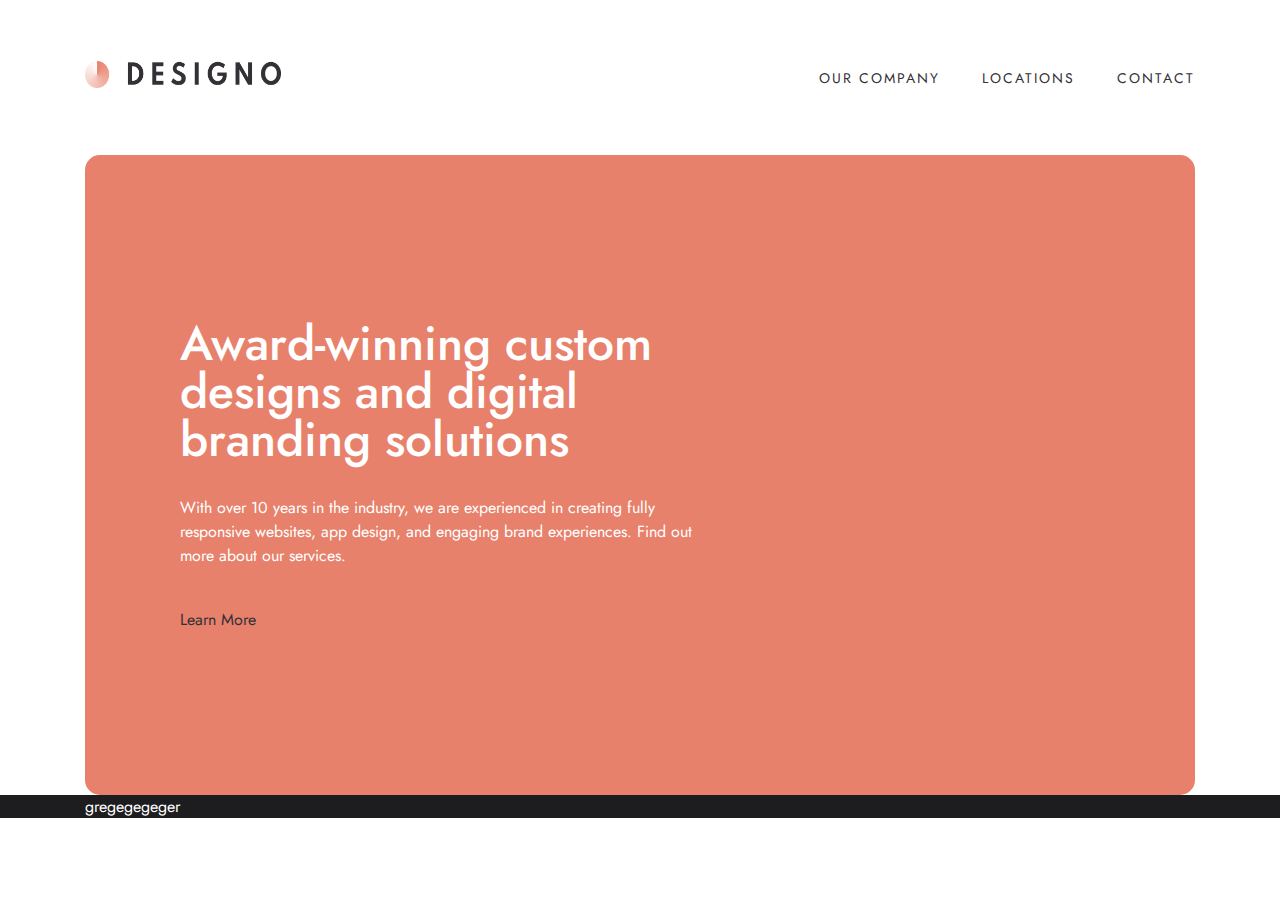
==== index.html @ 0be835ad "start project" ====
<!DOCTYPE html>
<html lang="en">

<head>
    <meta charset="UTF-8">
    <meta name="viewport" content="width=device-width, initial-scale=1.0">
    <title>Designo</title>
    <link rel="preconnect" href="https://fonts.googleapis.com">
    <link rel="preconnect" href="https://fonts.gstatic.com" crossorigin>
    <link href="https://fonts.googleapis.com/css2?family=Jost:ital@0;1&display=swap" rel="stylesheet">
    <link rel="preconnect" href="https://fonts.googleapis.com">
    <link rel="preconnect" href="https://fonts.gstatic.com" crossorigin>
    <link href="https://fonts.googleapis.com/css2?family=Jost:ital,wght@0,500;1,500&display=swap" rel="stylesheet">
    <link rel="stylesheet" href="./style.css">
</head>

<body>
    <header class="header ">
        <section class="container flex">
            <a class="logo" href="#"><img class="logo-header" src="./images/logo-header.png" alt="logo"></a>
            <nav>
                <ul class="menu header_menu flex">
                    <li><a href="#">OUR COMPANY</a></li>
                    <li><a href="#">LOCATIONS</a></li>
                    <li><a href="#">CONTACT</a></li>
                </ul>
            </nav>
        </section>
    </header>
    <main class="main container-bg">
        <section class="container hero flex">
            <div class="hero__content">
                <h1>Award-winning custom designs and digital branding solutions</h1>
                <p>With over 10 years in the industry, we are experienced in creating fully responsive websites, app
                    design, and engaging
                    brand experiences. Find out more about our services.</p>
                <a href="#">Learn More</a>
            </div>
        </section>
    </main>
    <footer class="footer">
        <section class="container">gregegegeger</section>
    </footer>
</body>

</html>
---- style.css ----
* {
  margin: 0;
  box-sizing: border-box;
}
body {
  font-family: "Jost", sans-serif;
  font-style: normal;
  font-weight: 400;
  color: #ffffff;
}
ul {
  list-style: none;
  padding-left: 0;
}
a {
  text-decoration: none;
  color: #333136;
}
.header {
}
.header .container {
  height: 155px;
}
.logo {
}
.container {
  max-width: 1110px;
  margin-left: auto;
  margin-right: auto;
  /* background-color: red; */
}
.flex {
  display: flex;
  justify-content: space-between;
  align-items: center;
}
.menu a {
  text-transform: uppercase;
  font-size: 14px;
  line-height: 14px;
  letter-spacing: 2px;
}
.menu a:hover {
  text-decoration-line: underline;
}
.menu {
  gap: 42px;
}
.logo-header {
  width: 197px;
  height: 27px;
}
.main {
  max-width: 1440px;
  margin-left: auto;
  margin-right: auto;
}
.container-bg {
}
.hero {
  border-radius: 15px;
  min-height: 640px;
  background-color: #e7816b;
  padding-left: 95px;
  padding-right: 95px;
}
.hero__content {
  max-width: 540px;
}
.hero__content h1 {
  min-height: 165px;
  color: #ffffff;
  font-size: 48px;
  font-weight: 500;
  line-height: 48px;
  margin-bottom: 11px;
}
.hero__content p {
  font-size: 16px;
  line-height: 24px;
  margin-bottom: 40px;
}
.footer {
  background-color: #1d1c1e;
}
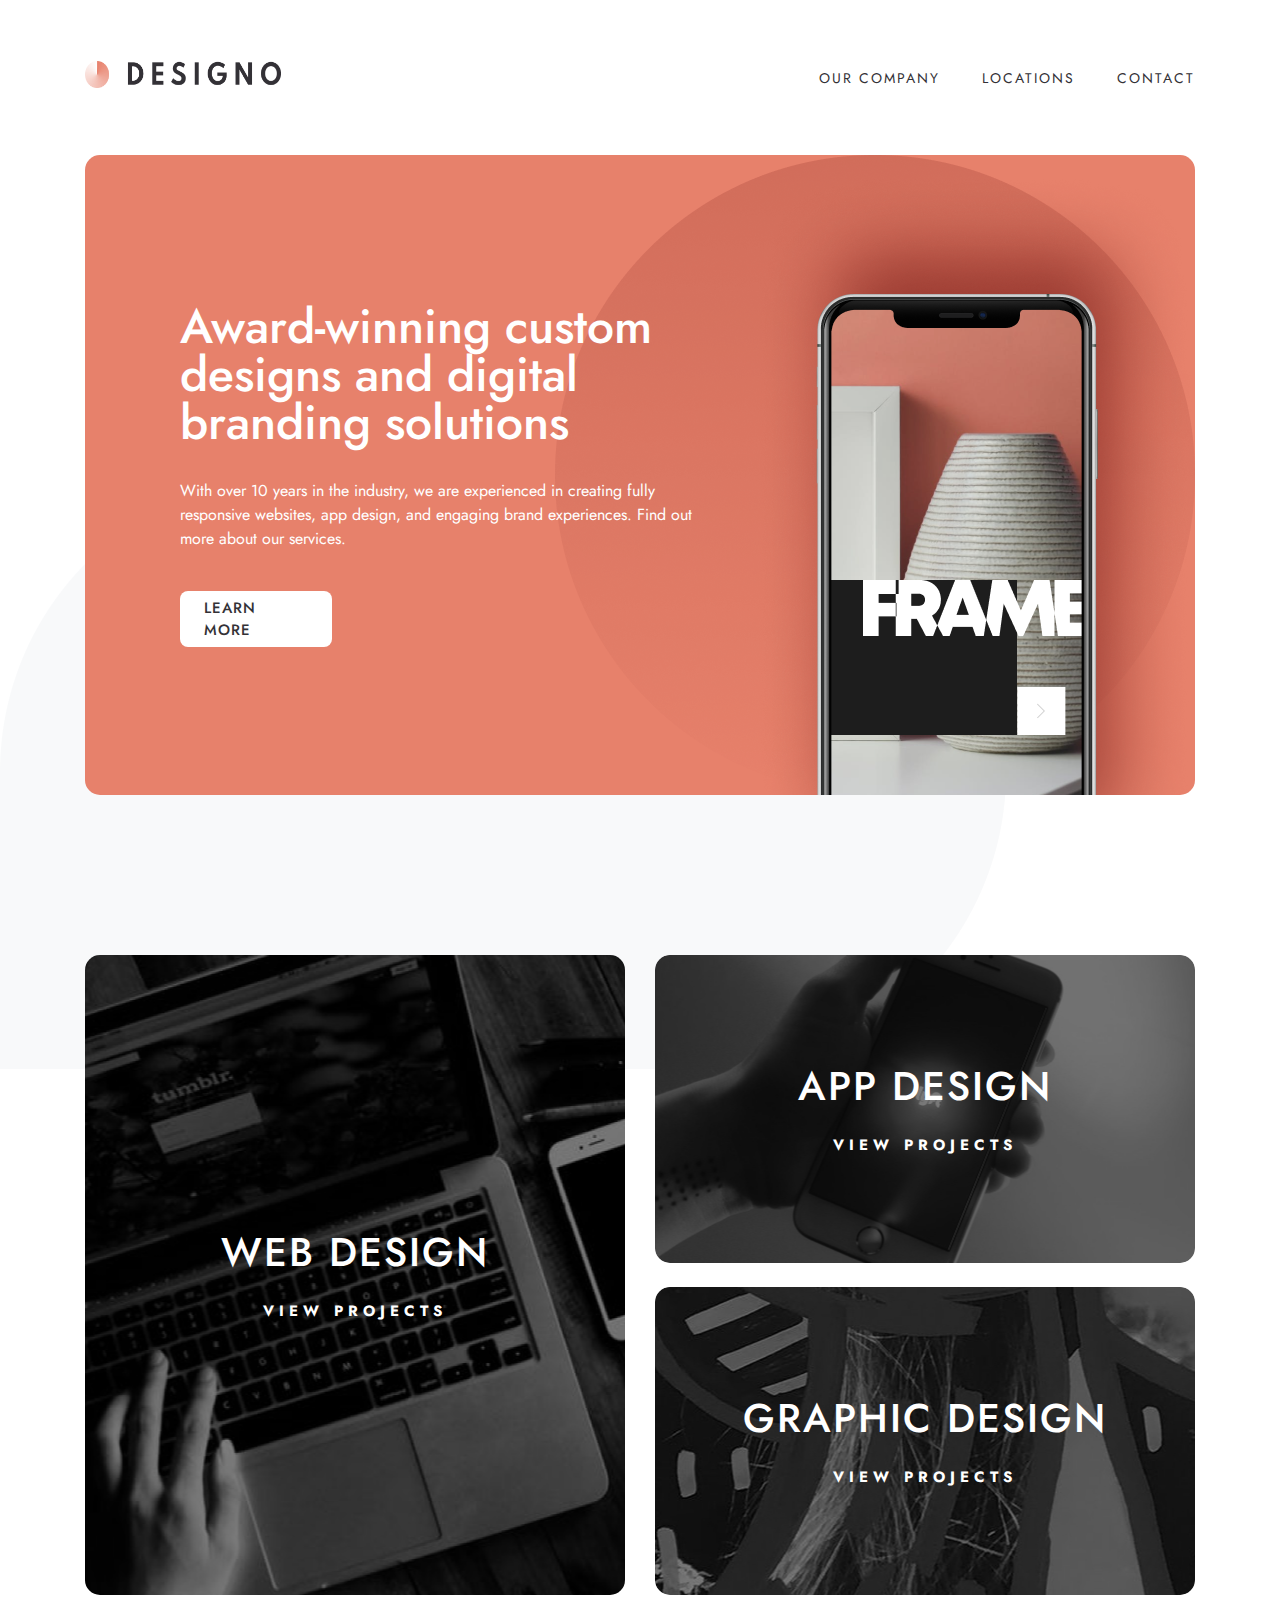
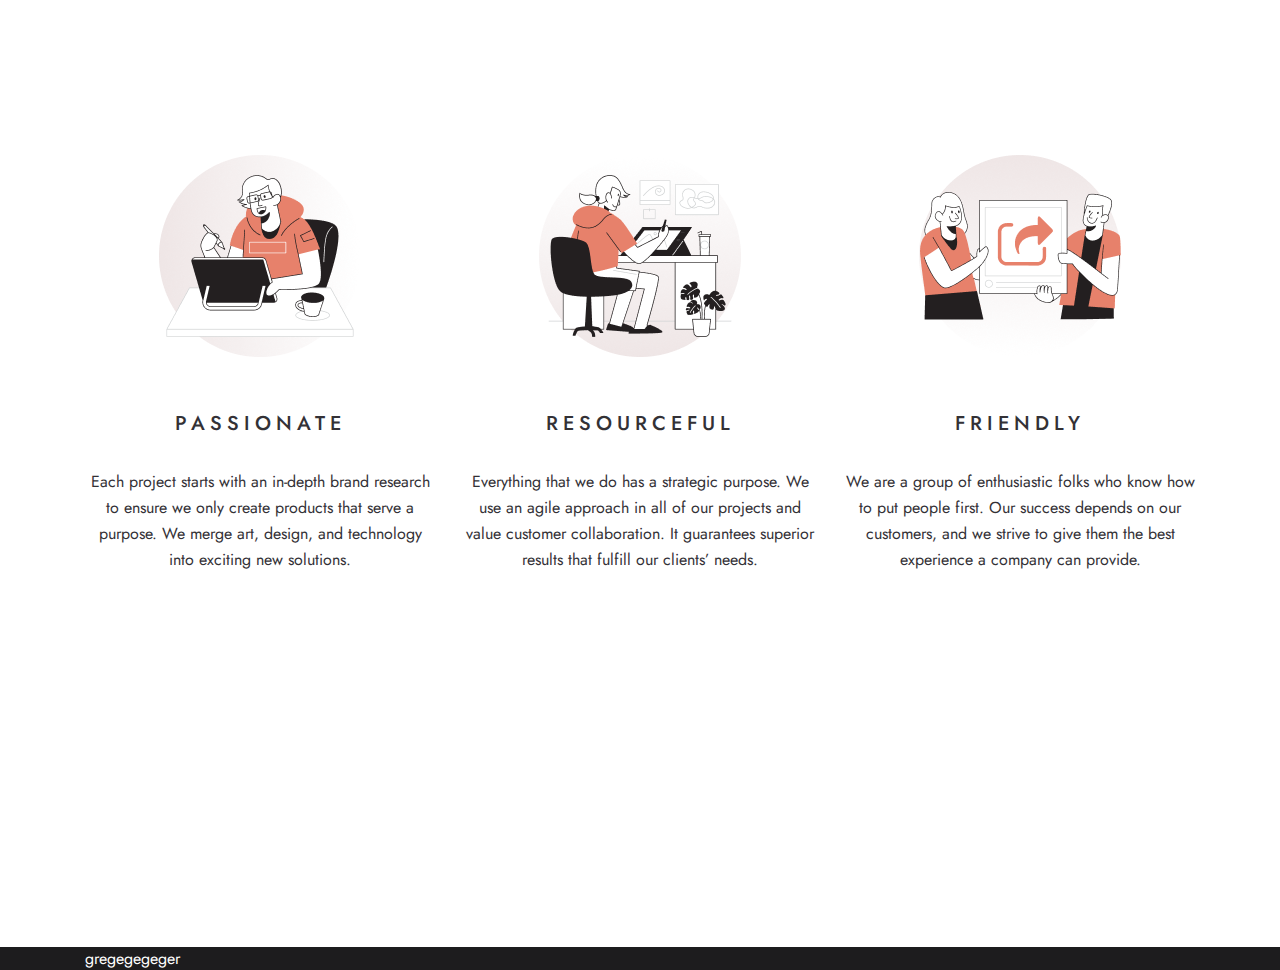
==== commit bb6d6fcf: "made 2 sections, added a photo, button and styles CSS" ====
--- a/index.html
+++ b/index.html
@@ -37,6 +37,53 @@
                 <a href="#">Learn More</a>
             </div>
         </section>
+        <section class="container flex products">
+            <div class="products__content">
+                <article class="product__content-item product">
+                    <h2>WEB DESIGN</h2>
+                    <a href="#">
+                        <h3>VIEW PROJECTS</h3>
+                    </a>
+                </article>
+                <div class="product__content-item">
+                    <article class="product">
+                        <h2>APP DESIGN</h2>
+                        <a href="#">
+                            <h3>VIEW PROJECTS</h3>
+                        </a>
+                    </article>
+                    <article class="product">
+                        <h2>GRAPHIC DESIGN</h2>
+                        <a href="#">
+                            <h3>VIEW PROJECTS</h3>
+                        </a>
+                    </article>
+                </div>
+            </div>
+        </section>
+        <section class="container flex props">
+            <article class="props__item">
+                <img src="./images/props-1.png" alt="">
+                <h2>PASSIONATE</h2>
+                <p>Each project starts with an in-depth brand research to ensure we only create products that serve a
+                    purpose. We merge
+                    art, design, and technology into exciting new solutions.</p>
+            </article>
+            <article class="props__item">
+                <img src="./images/props-2.png" alt="">
+                <h2>RESOURCEFUL</h2>
+                <p>Everything that we do has a strategic purpose. We use an agile approach in all of our projects and
+                    value customer
+                    collaboration. It guarantees superior results that fulfill our clients’ needs.</p>
+            </article>
+            <article class="props__item">
+                <img src="./images/props-3.png" alt="">
+                <h2>FRIENDLY</h2>
+                <p>We are a group of enthusiastic folks who know how to put people first. Our success depends on our
+                    customers, and we
+                    strive to give them the best experience a company can provide.</p>
+            </article>
+        </section>
     </main>
     <footer class="footer">
         <section class="container">gregegegeger</section>
--- a/style.css
+++ b/style.css
@@ -54,15 +54,20 @@
   max-width: 1440px;
   margin-left: auto;
   margin-right: auto;
+  background-image: url(../images/bg-main.png);
+  background-repeat: no-repeat;
+  background-position: left top 320px;
 }
 .container-bg {
 }
 .hero {
   border-radius: 15px;
   min-height: 640px;
-  background-color: #e7816b;
   padding-left: 95px;
   padding-right: 95px;
+  background: url(../images/mobile.png), url(../images/Oval.png) #e7816b;
+  background-repeat: no-repeat;
+  background-position: right bottom, right center;
 }
 .hero__content {
   max-width: 540px;
@@ -80,6 +85,111 @@
   line-height: 24px;
   margin-bottom: 40px;
 }
+.hero__content a {
+  color: #333136;
+  font-size: 15px;
+  font-weight: 500;
+  line-height: normal;
+  letter-spacing: 1px;
+  text-transform: uppercase;
+  width: 152px;
+  height: 56px;
+  padding-left: 24px;
+  padding-right: 24px;
+  border-radius: 8px;
+  background-color: #fff;
+  display: flex;
+  justify-content: center;
+  align-items: center;
+}
+.hero__content a:hover {
+  background: #ffad9b;
+  color: #fff;
+}
+.products {
+  min-height: 960px;
+}
+.products__content {
+  width: 100%;
+  display: flex;
+  gap: 30px;
+}
+.product__content-item {
+}
+.product {
+  min-width: 540px;
+  width: 100%;
+  height: 308px;
+  border-radius: 15px;
+  background-color: #000;
+  display: flex;
+  flex-direction: column;
+  justify-content: center;
+  align-items: center;
+  gap: 24px;
+}
+.product__content-item.product {
+  min-height: 640px;
+  background-image: url(../images/web.png);
+  background-repeat: no-repeat;
+  background-position: center center;
+}
+div.product__content-item {
+  display: flex;
+  flex-direction: column;
+  gap: 24px;
+}
+div.product__content-item article.product {
+  background-repeat: no-repeat;
+  background-position: center center;
+}
+div.product__content-item article.product:nth-child(1) {
+  background-image: url(../images/app.jpg);
+}
+div.product__content-item article.product:nth-child(2) {
+  background-image: url(../images/graphic.jpg);
+}
+.product h2 {
+  font-size: 40px;
+  font-weight: 500;
+  line-height: 48px;
+  letter-spacing: 2px;
+  text-transform: uppercase;
+}
+.product a {
+  font-weight: 500;
+  line-height: normal;
+  letter-spacing: 5px;
+  text-transform: uppercase;
+  color: #fff;
+}
+.product a h3 {
+  font-size: 15px;
+}
+.props {
+  column-gap: 30px;
+}
+.props__item {
+  text-align: center;
+  width: 350px;
+  min-height: 792px;
+}
+.props__item img {
+  margin-bottom: 48px;
+}
+.props__item h2 {
+  color: #333136;
+  font-size: 20px;
+  font-weight: 500;
+  line-height: 26px;
+  letter-spacing: 5px;
+  margin-bottom: 32px;
+}
+.props__item p {
+  color: #333136;
+  font-size: 16px;
+  line-height: 26px;
+}
 .footer {
   background-color: #1d1c1e;
 }
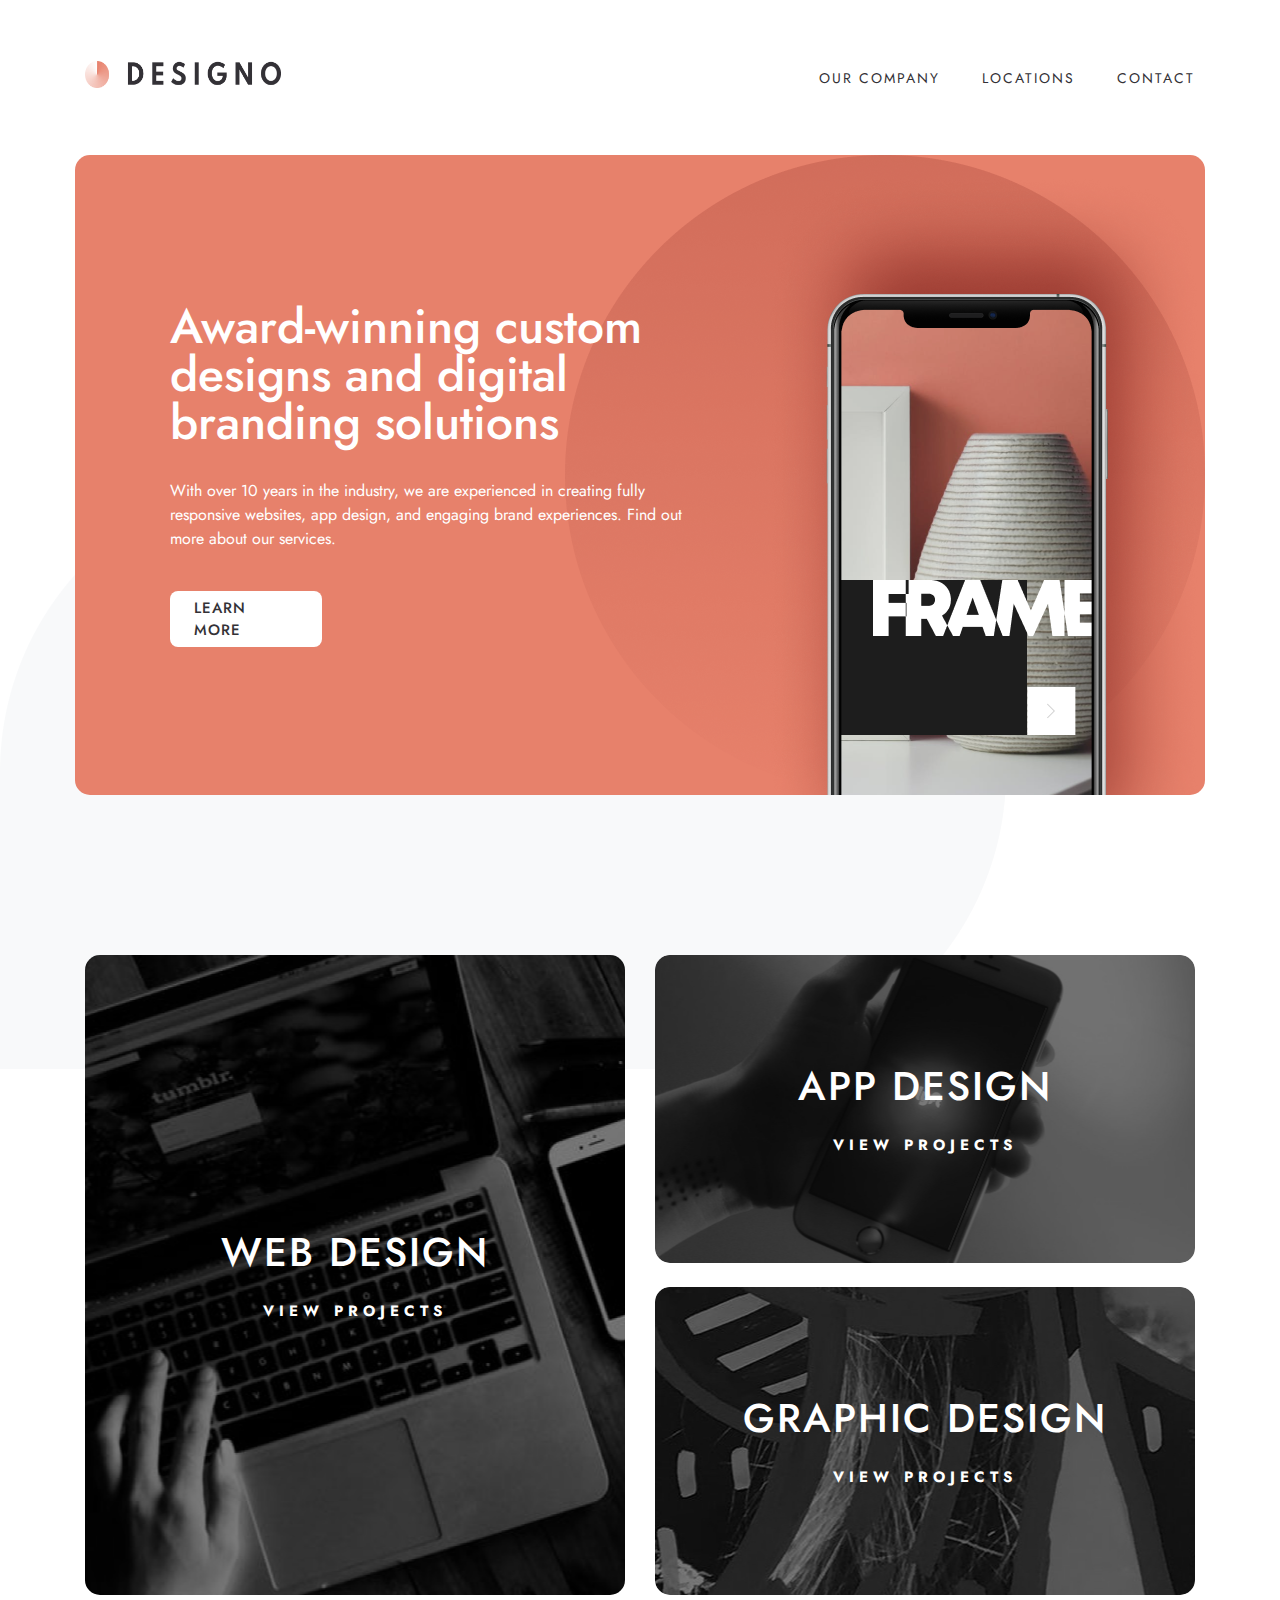
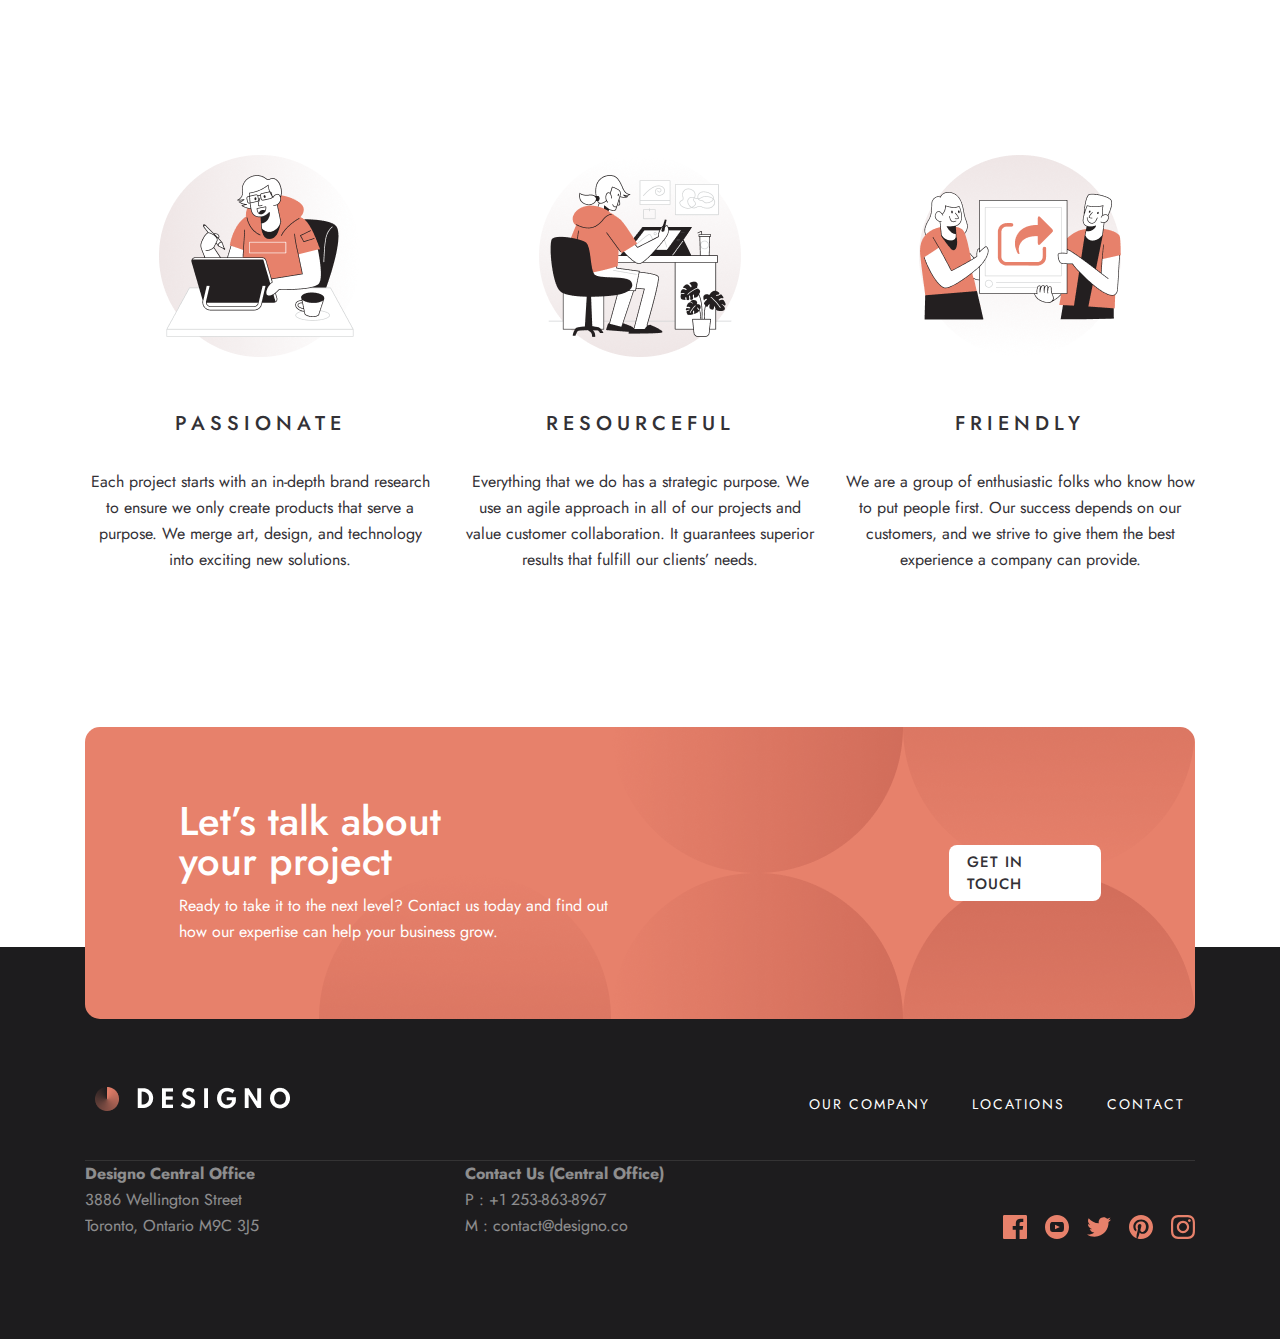
==== commit 5c93b61c: "made one pages, added some style CSS" ====
--- a/index.html
+++ b/index.html
@@ -86,7 +86,39 @@
         </section>
     </main>
     <footer class="footer">
-        <section class="container">gregegegeger</section>
+        <section class="container">
+            <article class="touch flex">
+                <div class="touch__content">
+                    <h2>Let’s talk about<br> your project</h2>
+                    <p>Ready to take it to the next level? Contact us today and find out how our expertise can help your
+                        business grow.
+                    </p>
+                </div>
+                <a href="#">Get in touch</a>
+            </article>
+            <section class="container flex bt_line">
+                <a class="logo" href="#"><img class="logo-footer" src="./images/logo-footer.png" alt="logo"></a>
+                <ul class="menu footer__menu flex">
+                    <li><a href="#">OUR COMPANY</a></li>
+                    <li><a href="#">LOCATIONS</a></li>
+                    <li><a href="#">CONTACT</a></li>
+                </ul>
+            </section>
+            <section class="info flex">
+                <article class="info_item">
+                    <h2>Designo Central Office</h2>
+                    <p>3886 Wellington Street</p>
+                    <p>Toronto, Ontario M9C 3J5</p>
+                </article>
+                <article class="info_item">
+                    <h2>Contact Us (Central Office)</h2>
+                    <p>P : +1 253-863-8967</p>
+                    <p>M : contact@designo.co</p>
+                </article>
+                <article class="info_item social flex">
+                    <a href="#"></a><a href="#"></a><a href="#"></a><a href="#"></a><a href="#"></a>
+                </article>
+            </section>
     </footer>
 </body>
 
--- a/style.css
+++ b/style.css
@@ -24,15 +24,17 @@
 .logo {
 }
 .container {
-  max-width: 1110px;
+  max-width: 1130px;
+  padding-left: 10px;
+  padding-right: 10px;
   margin-left: auto;
   margin-right: auto;
-  /* background-color: red; */
 }
 .flex {
   display: flex;
   justify-content: space-between;
   align-items: center;
+  flex-wrap: wrap;
 }
 .menu a {
   text-transform: uppercase;
@@ -85,7 +87,8 @@
   line-height: 24px;
   margin-bottom: 40px;
 }
-.hero__content a {
+.hero__content a,
+.touch a {
   color: #333136;
   font-size: 15px;
   font-weight: 500;
@@ -102,7 +105,8 @@
   justify-content: center;
   align-items: center;
 }
-.hero__content a:hover {
+.hero__content a:hover,
+.touch a:hover {
   background: #ffad9b;
   color: #fff;
 }
@@ -190,6 +194,92 @@
   font-size: 16px;
   line-height: 26px;
 }
+.touch {
+  height: 292px;
+  max-width: 1110px;
+  width: 100%;
+  position: absolute;
+  top: -220px;
+  border-radius: 15px;
+  background: url(../images/touch-bg.png), #e7816b;
+  background-repeat: no-repeat;
+  background-position: right center;
+  padding-left: 94px;
+  padding-right: 94px;
+  flex-wrap: wrap;
+}
+.touch a {
+  padding-right: 18px;
+  padding-left: 18px;
+}
+.touch__content {
+  width: 460px;
+}
+.touch__content h2 {
+  font-size: 40px;
+  font-weight: 500;
+  line-height: 40px;
+  margin-bottom: 12px;
+}
+.touch__content p {
+  font-size: 16px;
+  line-height: 26px;
+}
+.footer__menu li a {
+  color: #fff;
+}
+.bt_line {
+  padding-bottom: 40px;
+  border-bottom: 1px solid rgba(255, 255, 255, 0.1);
+}
 .footer {
   background-color: #1d1c1e;
-}
+  min-height: 392px;
+  position: relative;
+  padding-top: 140px;
+}
+.info {
+  justify-content: center;
+  gap: 30px;
+}
+.info_item {
+  width: 350px;
+}
+.info_item h2 {
+  font-size: 16px;
+  font-weight: 700;
+  line-height: 26px;
+  opacity: 0.5;
+}
+.info_item p {
+  font-size: 16px;
+  line-height: 26px;
+  opacity: 0.5;
+}
+.info_item.social {
+  height: 78px;
+  justify-content: end;
+  align-items: flex-end;
+  gap: 18px;
+}
+.info_item.social > a {
+  width: 24px;
+  height: 24px;
+  background-repeat: no-repeat;
+  background-position: center;
+}
+.info_item.social > a:nth-child(1) {
+  background-image: url(../images/fb.svg);
+}
+.info_item.social > a:nth-child(2) {
+  background-image: url(../images/youtube.svg);
+}
+.info_item.social > a:nth-child(3) {
+  background-image: url(../images/twiter.svg);
+}
+.info_item.social > a:nth-child(4) {
+  background-image: url(../images/pin.svg);
+}
+.info_item.social > a:nth-child(5) {
+  background-image: url(../images/instagram.svg);
+}
